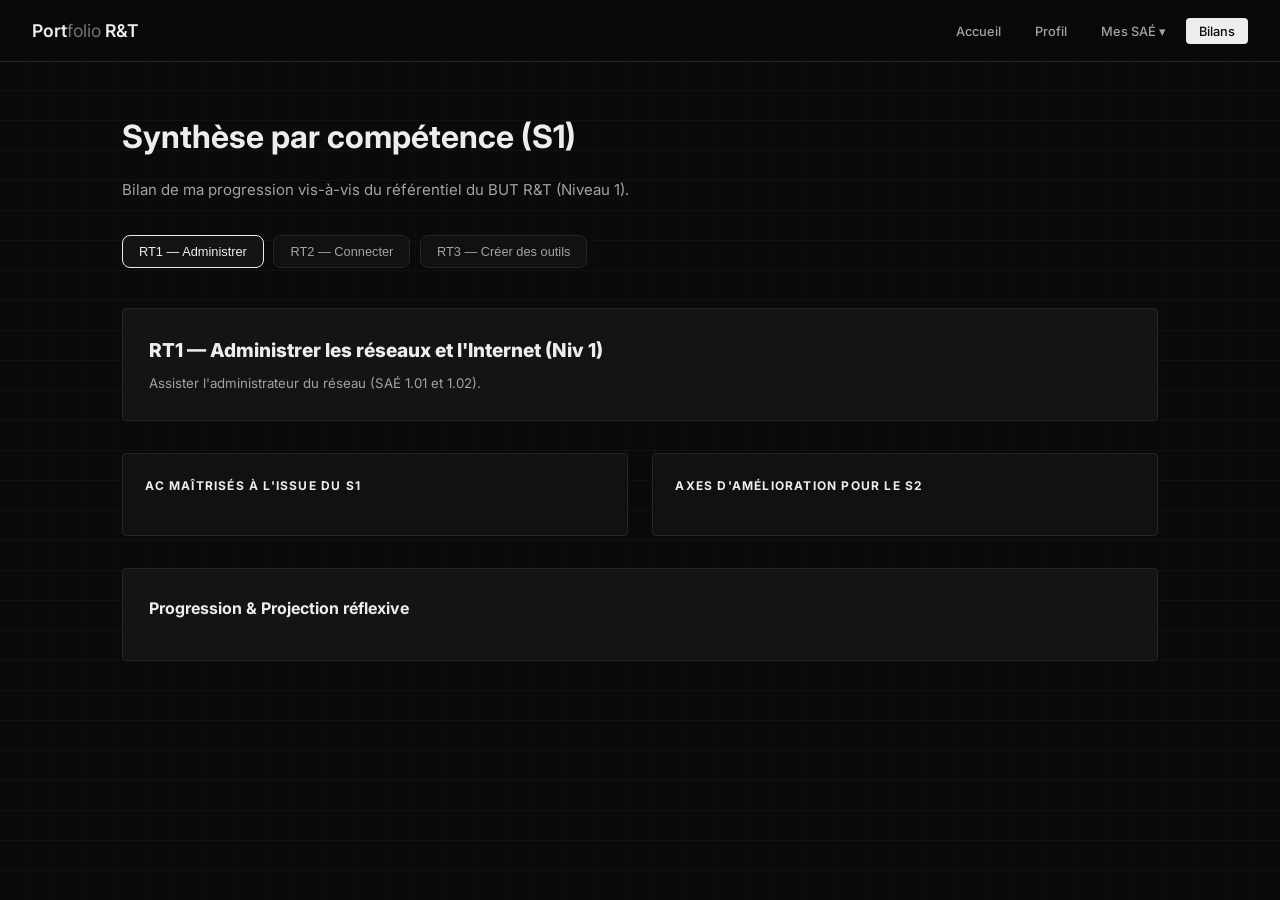
==== bilan.html @ 1bd2e9d6 "porfolio 1" ====
<!DOCTYPE html>
<html lang="fr">
<head>
  <meta charset="UTF-8">
  <meta name="viewport" content="width=device-width, initial-scale=1.0">
  <title>Portfolio BUT R&T — Bilans S1</title>
  <link rel="stylesheet" href="style.css">
  <style>
    .bilan-nav { display: flex; gap: .6rem; flex-wrap: wrap; margin-bottom: 2.5rem; }
    .bilan-tab { padding: .5rem 1rem; border-radius: 8px; border: 1px solid var(--border); background: var(--card); color: var(--text-dim); font-size: .8rem; cursor: pointer; transition: all .2s; }
    .bilan-tab.active, .bilan-tab:hover { border-color: var(--text); color: var(--text); background: var(--surface); }
    .bilan-panel { display: none; }
    .bilan-panel.active { display: block; }
    .comp-header { padding: 1.6rem; margin-bottom: 2rem; border-radius: var(--radius); }
    .comp-header-text h2 { font-size: 1.2rem; font-weight: 800; margin-bottom: .3rem; color: var(--text); }
    .comp-header-text p { font-size: .83rem; color: var(--text-dim); line-height: 1.7; }
    .bilan-grid { display: grid; grid-template-columns: 1fr 1fr; gap: 1.5rem; margin-bottom: 2rem; }
    .bilan-block { padding: 1.4rem; border-radius: var(--radius); }
    .bilan-block h3 { font-size: .75rem; text-transform: uppercase; letter-spacing: .1em; margin-bottom: 1rem; color: var(--text); }
    .bilan-block ul { list-style: none; padding: 0; }
    .bilan-block ul li { font-size: .83rem; color: var(--text-dim); padding: .35rem 0 .35rem 1.2rem; position: relative; border-bottom: 1px solid var(--border); }
    .bilan-block ul li:last-child { border-bottom: none; }
    .bilan-block ul li::before { content: '›'; position: absolute; left: 0; font-weight: 700; color: var(--text); }
    .synthesis-box { padding: 1.6rem; margin-bottom: 1.5rem; border-radius: var(--radius); }
    .synthesis-box h3 { font-size: 1rem; margin-bottom: .8rem; color: var(--text); }
    .synthesis-box p { font-size: .85rem; color: var(--text-dim); line-height: 1.8; }
    @media(max-width:768px){ .bilan-grid { grid-template-columns: 1fr; } }
  </style>
</head>
<body>

<nav>
  <a class="nav-logo" href="index.html">Port<span>folio</span> R&T</a>
  <ul>
    <li><a href="index.html">Accueil</a></li>
    <li><a href="presentation.html">Profil</a></li>
    <li class="dropdown">
      <a href="#" class="dropbtn">Mes SAÉ ▾</a>
      <div class="dropdown-content">
        <a href="sae-s1.html">SAÉ S1</a>
        <a href="#">SAÉ S2 (En cours)</a>
      </div>
    </li>
    <li><a href="bilan.html" class="active">Bilans</a></li>
  </ul>
</nav>

<div class="page">
  <div class="section">
    <div class="fade-up">
      <h1 style="font-size:2rem; margin-bottom:.8rem;">Synthèse par compétence (S1)</h1>
      <p style="color:var(--text-dim); margin-bottom:2rem;">Bilan de ma progression vis-à-vis du référentiel du BUT R&T (Niveau 1).</p>
    </div>

    <div class="bilan-nav fade-up delay-1">
      <button class="bilan-tab active" onclick="showBilan('rt1')">RT1 — Administrer</button>
      <button class="bilan-tab" onclick="showBilan('rt2')">RT2 — Connecter</button>
      <button class="bilan-tab" onclick="showBilan('rt3')">RT3 — Créer des outils</button>
    </div>

    <div class="bilan-panel active fade-up" id="panel-rt1">
      <div class="comp-header">
        <div class="comp-header-text">
          <h2>RT1 — Administrer les réseaux et l'Internet (Niv 1)</h2>
          <p>Assister l'administrateur du réseau (SAÉ 1.01 et 1.02).</p>
        </div>
      </div>
      <div class="bilan-grid">
        <div class="bilan-block">
          <h3>AC Maîtrisés à l'issue du S1</h3>
          <!--
          <ul>
            <li>[À COMPLÉTER : Ex: AC11.03 - Configurer les fonctions de base (VLANs acquis)]</li>
            <li>[À COMPLÉTER : Ex: AC11.06 - Installer un poste client sous Windows/Linux]</li>
          </ul>
          -->
        </div>
      
        <div class="bilan-block">
          <h3>Axes d'amélioration pour le S2</h3>
          <!--
          <ul>
            <li>[À COMPLÉTER : Ex: Améliorer ma méthode de diagnostic réseau (AC11.05)]</li>
            <li>[À COMPLÉTER : Ex: Mieux retenir les commandes CLI Cisco sans documentation]</li>
          </ul>
          -->
        </div>
      </div>
      <div class="synthesis-box">
        <h3>Progression & Projection réflexive</h3>
        <!--
        <p>[À COMPLÉTER : Résume ici comment tu te sens vis-à-vis de cette compétence. Es-tu à l'aise ? As-tu compris la logique globale du réseau local à l'issue du S1 ?]</p>
        -->
      </div>
    </div>

    <div class="bilan-panel" id="panel-rt2">
      <div class="comp-header">
        <div class="comp-header-text">
          <h2>RT2 — Connecter les entreprises et les usagers (Niv 1)</h2>
          <p>Découvrir les transmissions et la ToIP (SAÉ 1.03).</p>
        </div>
      </div>
      <div class="bilan-grid">
        <div class="bilan-block">
          <h3>AC Maîtrisés à l'issue du S1</h3>
          <!--
          <ul>
            <li>[À COMPLÉTER : Ex: AC12.01 - Mesurer et analyser des signaux à l'oscilloscope]</li>
          </ul>
          -->
        </div>
        <div class="bilan-block">
          <h3>Axes d'amélioration pour le S2</h3>
          <!--
          <ul>
            <li>[À COMPLÉTER : Ex: Renforcer mes bases en mathématiques pour la modélisation]</li>
          </ul>
          -->
        </div>
      </div>
      <div class="synthesis-box">
        <h3>Progression & Projection réflexive</h3>
        <!--
        <p>[À COMPLÉTER : Bilan de tes apprentissages sur la couche physique et les signaux.]</p>
        -->
      </div>
    </div>

    <div class="bilan-panel" id="panel-rt3">
      <div class="comp-header">
        <div class="comp-header-text">
          <h2>RT3 — Créer des outils et applications informatiques (Niv 1)</h2>
          <p>S'intégrer dans un service informatique (SAÉ 1.04 et 1.05).</p>
        </div>
      </div>
      <div class="bilan-grid">
        <div class="bilan-block">
          <h3>AC Maîtrisés à l'issue du S1</h3>
          <!--
          <ul>
            <li>[À COMPLÉTER : Ex: AC13.02 / AC13.03 - Algorithmique de base et scripting Python]</li>
            <li>[À COMPLÉTER : Ex: AC13.04 - Architecture web basique (HTML/CSS)]</li>
          </ul>
          -->
        </div>
        <div class="bilan-block">
          <h3>Axes d'amélioration pour le S2</h3>
          <!--
          <ul>
            <li>[À COMPLÉTER : Ex: Mieux utiliser Git pour le travail collaboratif (AC13.06)]</li>
          </ul>
          -->
        </div>
      </div>
      <div class="synthesis-box">
        <h3>Progression & Projection réflexive</h3>
        <!--
        <p>[À COMPLÉTER : Bilan de tes compétences en développement. As-tu compris l'utilité de savoir coder pour un administrateur réseau ?]</p>
        -->
      </div>
    </div>

  </div>
</div>

<script>
function showBilan(id) {
  document.querySelectorAll('.bilan-panel').forEach(p => p.classList.remove('active'));
  document.querySelectorAll('.bilan-tab').forEach(t => t.classList.remove('active'));
  document.getElementById('panel-' + id).classList.add('active');
  event.target.classList.add('active');
}
</script>
</body>
</html>
---- style.css ----
/* ===========================
   PORTFOLIO R&T — MINIMALIST THEME
   =========================== */
@import url('https://fonts.googleapis.com/css2?family=Inter:wght@300;400;500;600;700&display=swap');

:root {
  --bg:        #0a0a0a; 
  --surface:   #141414; 
  --card:      #111111; 
  --border:    #262626; 
  --accent:    #ffffff; 
  --accent2:   #d4d4d4; 
  --text:      #ededed; 
  --text-muted:#737373; 
  --text-dim:  #a3a3a3; 
  --radius:    4px;     
  --font-head: 'Inter', sans-serif;
  --font-mono: 'Inter', sans-serif; 
}

*, *::before, *::after { box-sizing: border-box; margin: 0; padding: 0; }
html { scroll-behavior: smooth; }
body {
  background-color: var(--bg);
  background-image: 
    linear-gradient(rgba(255, 255, 255, 0.03) 1px, transparent 1px),
    linear-gradient(90deg, rgba(255, 255, 255, 0.01) 1px, transparent 1px);
  background-size: 30px 30px; 
  background-position: center top;
  color: var(--text);
  font-family: var(--font-head);
  font-size: 15px;
  line-height: 1.7;
  min-height: 100vh;
  overflow-x: hidden;
}

::-webkit-scrollbar { width: 6px; }
::-webkit-scrollbar-track { background: var(--bg); }
::-webkit-scrollbar-thumb { background: var(--border); border-radius: 3px; }

nav {
  position: fixed; top: 0; left: 0; right: 0; z-index: 100;
  background: rgba(10, 10, 10, 0.85); backdrop-filter: blur(14px);
  border-bottom: 1px solid var(--border); padding: 0 2rem;
  display: flex; align-items: center; height: 62px; gap: 2rem;
}
.nav-logo { font-weight: 600; font-size: 1.1rem; color: var(--text); text-decoration: none; margin-right: auto; }
.nav-logo span { color: var(--text-muted); font-weight: 400; }
nav ul { list-style: none; display: flex; gap: .5rem; align-items: center; }
nav ul li a { text-decoration: none; color: var(--text-dim); font-size: .8rem; font-weight: 500; padding: .35rem .8rem; border-radius: var(--radius); transition: all .2s; }
nav ul li a:hover, nav ul li a.active { color: var(--bg); background: var(--text); }

.dropdown { position: relative; display: inline-block; }
.dropdown-content { display: none; position: absolute; background: var(--surface); min-width: 140px; border: 1px solid var(--border); border-radius: var(--radius); z-index: 100; top: 100%; left: 50%; transform: translateX(-50%); flex-direction: column; padding: 0.5rem 0; box-shadow: 0 4px 20px rgba(0,0,0,0.5); }
.dropdown-content a { padding: 0.6rem 1.2rem; display: block; text-align: center; color: var(--text-dim); }
.dropdown-content a:hover { background: var(--border); color: var(--text); }
.dropdown:hover .dropdown-content { display: flex; }

.page { padding-top: 62px; min-height: 100vh; }
.hero { position: relative; padding: 6rem 2rem 4rem; max-width: 1100px; margin: 0 auto; }
.hero-tag { display: inline-block; font-size: .75rem; color: var(--text-muted); border: 1px solid var(--border); background: var(--surface); padding: .3rem .8rem; border-radius: 20px; margin-bottom: 1.5rem; }
.hero h1 { font-weight: 600; font-size: clamp(2.2rem, 5vw, 3.5rem); line-height: 1.1; margin-bottom: 1.2rem; color: var(--text); }
.hero p { color: var(--text-dim); max-width: 560px; font-size: 1rem; margin-bottom: 2rem; }

.section { max-width: 1100px; margin: 0 auto; padding: 3rem 2rem; }
.section-title { font-size: 1rem; font-weight: 600; color: var(--text); margin-bottom: 1.5rem; display: flex; align-items: center; gap: .8rem; }
.section-title::before { content: ''; display: block; width: 30px; height: 1px; background: var(--border); }

.card { background: var(--card); border: 1px solid var(--border); border-radius: var(--radius); padding: 1.8rem; transition: all .25s; }
.card:hover { border-color: var(--text-muted); transform: translateY(-2px); }
.card-grid { display: grid; grid-template-columns: repeat(auto-fill, minmax(300px, 1fr)); gap: 1.5rem; }

.btn { display: inline-flex; align-items: center; gap: .5rem; padding: .6rem 1.4rem; border-radius: var(--radius); font-weight: 500; font-size: .85rem; cursor: pointer; text-decoration: none; border: 1px solid transparent; transition: all .2s; }
.btn-primary { background: var(--text); color: var(--bg); }
.btn-primary:hover { background: var(--accent2); }
.btn-outline { background: transparent; color: var(--text); border-color: var(--border); }
.btn-outline:hover { background: var(--surface); border-color: var(--text-muted); }

.sae-full, .info-block, .comp-item, .trace-box, .ac-item, .bilan-block { background: var(--card) !important; border: 1px solid var(--border) !important; }
.sem-header, .auto-eval, .synthesis-box, .comp-header { background: var(--surface) !important; border: 1px solid var(--border) !important; }
.sem-badge, .sae-num, .comp-icon { background: var(--bg) !important; color: var(--text) !important; border: 1px solid var(--border) !important; }
.sae-head:hover { background: var(--surface) !important; }
.section-block h4, .auto-eval h5, .ac-code { color: var(--text) !important; }

@keyframes fadeUp { from { opacity: 0; transform: translateY(15px); } to { opacity: 1; transform: translateY(0); } }
.fade-up { animation: fadeUp .5s ease both; }
.delay-1 { animation-delay: .1s; }
.delay-2 { animation-delay: .2s; }

@media (max-width: 768px) {
  nav ul { display: none; }
  .hero { padding: 4rem 1.2rem 2.5rem; }
  .section { padding: 2rem 1.2rem; }
  .card-grid { grid-template-columns: 1fr; }
}
footer { border-top: 1px solid var(--border); text-align: center; padding: 2.5rem; font-size: .8rem; color: var(--text-muted); }
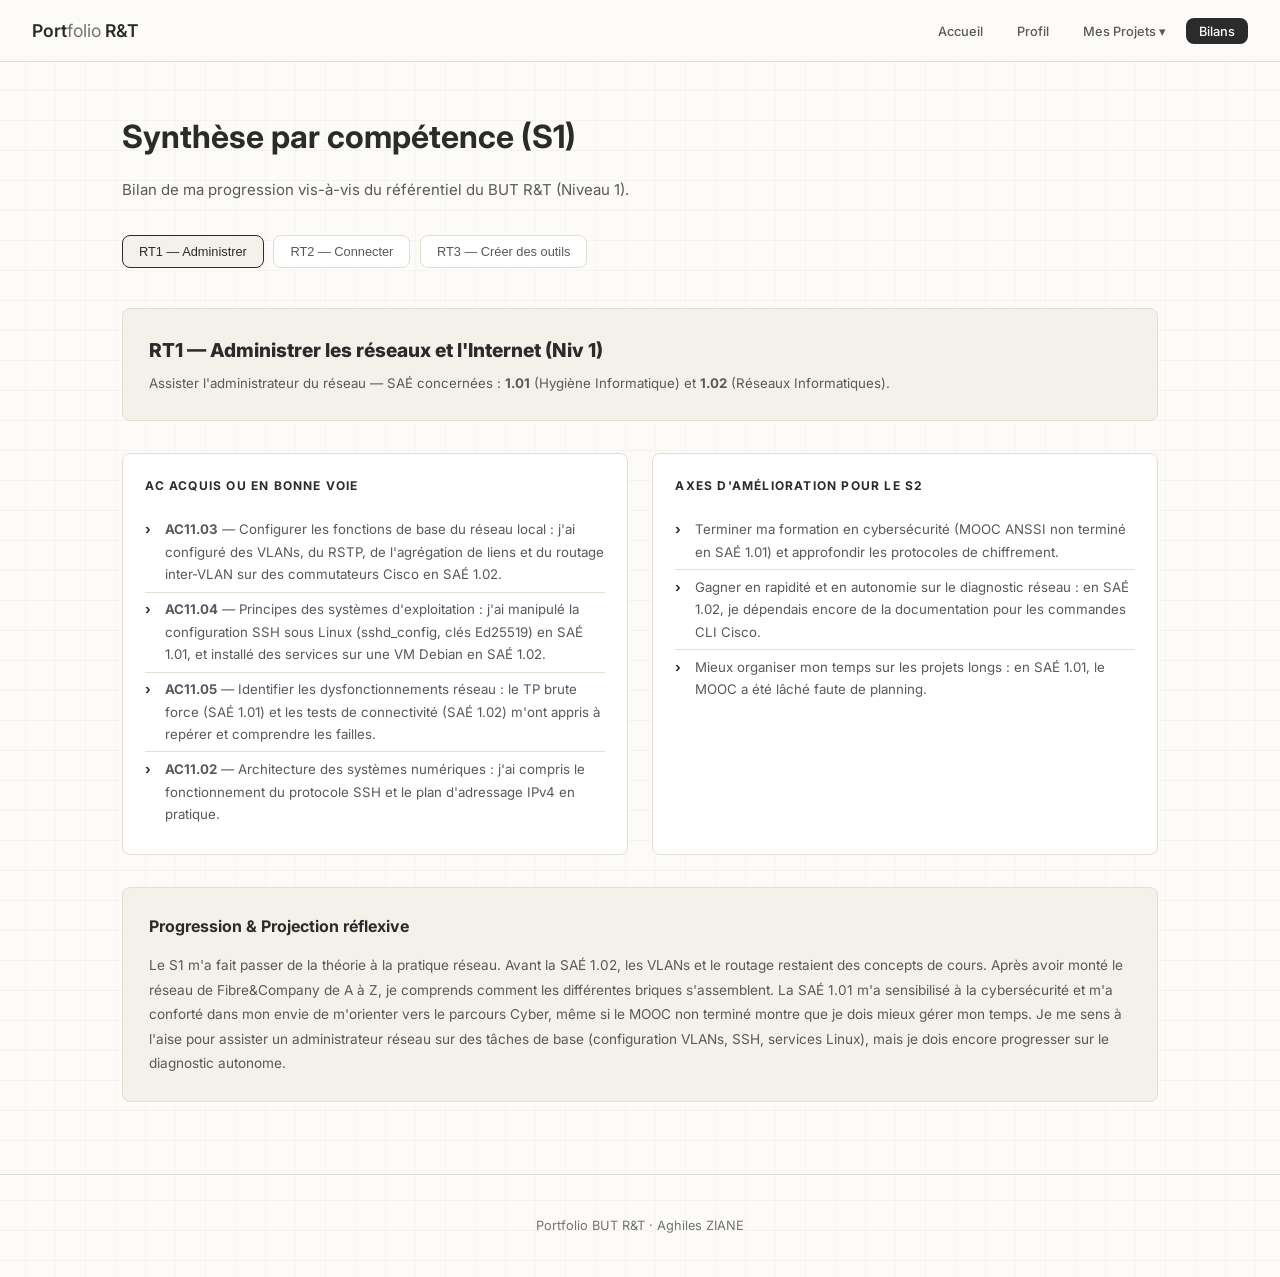
==== commit bb272e92: "commit drernier" ====
--- a/bilan.html
+++ b/bilan.html
@@ -11,17 +11,17 @@
     .bilan-tab.active, .bilan-tab:hover { border-color: var(--text); color: var(--text); background: var(--surface); }
     .bilan-panel { display: none; }
     .bilan-panel.active { display: block; }
-    .comp-header { padding: 1.6rem; margin-bottom: 2rem; border-radius: var(--radius); }
+    .comp-header { padding: 1.6rem; margin-bottom: 2rem; border-radius: var(--radius); background: var(--surface); border: 1px solid var(--border); }
     .comp-header-text h2 { font-size: 1.2rem; font-weight: 800; margin-bottom: .3rem; color: var(--text); }
     .comp-header-text p { font-size: .83rem; color: var(--text-dim); line-height: 1.7; }
     .bilan-grid { display: grid; grid-template-columns: 1fr 1fr; gap: 1.5rem; margin-bottom: 2rem; }
-    .bilan-block { padding: 1.4rem; border-radius: var(--radius); }
+    .bilan-block { padding: 1.4rem; border-radius: var(--radius); background: var(--card); border: 1px solid var(--border); }
     .bilan-block h3 { font-size: .75rem; text-transform: uppercase; letter-spacing: .1em; margin-bottom: 1rem; color: var(--text); }
     .bilan-block ul { list-style: none; padding: 0; }
-    .bilan-block ul li { font-size: .83rem; color: var(--text-dim); padding: .35rem 0 .35rem 1.2rem; position: relative; border-bottom: 1px solid var(--border); }
+    .bilan-block ul li { font-size: .83rem; color: var(--text-dim); padding: .35rem 0 .35rem 1.2rem; position: relative; border-bottom: 1px solid var(--border); line-height: 1.7; }
     .bilan-block ul li:last-child { border-bottom: none; }
     .bilan-block ul li::before { content: '›'; position: absolute; left: 0; font-weight: 700; color: var(--text); }
-    .synthesis-box { padding: 1.6rem; margin-bottom: 1.5rem; border-radius: var(--radius); }
+    .synthesis-box { padding: 1.6rem; margin-bottom: 1.5rem; border-radius: var(--radius); background: var(--card); border: 1px solid var(--border); }
     .synthesis-box h3 { font-size: 1rem; margin-bottom: .8rem; color: var(--text); }
     .synthesis-box p { font-size: .85rem; color: var(--text-dim); line-height: 1.8; }
     @media(max-width:768px){ .bilan-grid { grid-template-columns: 1fr; } }
@@ -35,10 +35,13 @@
     <li><a href="index.html">Accueil</a></li>
     <li><a href="presentation.html">Profil</a></li>
     <li class="dropdown">
-      <a href="#" class="dropbtn">Mes SAÉ ▾</a>
+      <a href="#" class="dropbtn">Mes Projets ▾</a>
       <div class="dropdown-content">
-        <a href="sae-s1.html">SAÉ S1</a>
-        <a href="#">SAÉ S2 (En cours)</a>
+        <a href="SAE1/sae101.html">Hygiène Informatique</a>
+        <a href="SAE1/sae102.html">Réseaux Informatiques</a>
+        <a href="SAE1/sae103.html">Dispositif de Transmission</a>
+        <a href="SAE1/sae104.html">Site Personnel</a>
+        <a href="SAE1/sae105.html">Traitement de Données</a>
       </div>
     </li>
     <li><a href="bilan.html" class="active">Bilans</a></li>
@@ -58,106 +61,100 @@
       <button class="bilan-tab" onclick="showBilan('rt3')">RT3 — Créer des outils</button>
     </div>
 
+    <!-- ==================== RT1 ==================== -->
     <div class="bilan-panel active fade-up" id="panel-rt1">
       <div class="comp-header">
         <div class="comp-header-text">
           <h2>RT1 — Administrer les réseaux et l'Internet (Niv 1)</h2>
-          <p>Assister l'administrateur du réseau (SAÉ 1.01 et 1.02).</p>
+          <p>Assister l'administrateur du réseau — SAÉ concernées : <strong>1.01</strong> (Hygiène Informatique) et <strong>1.02</strong> (Réseaux Informatiques).</p>
         </div>
       </div>
       <div class="bilan-grid">
         <div class="bilan-block">
-          <h3>AC Maîtrisés à l'issue du S1</h3>
-          <!--
+          <h3>AC acquis ou en bonne voie</h3>
           <ul>
-            <li>[À COMPLÉTER : Ex: AC11.03 - Configurer les fonctions de base (VLANs acquis)]</li>
-            <li>[À COMPLÉTER : Ex: AC11.06 - Installer un poste client sous Windows/Linux]</li>
+            <li><strong>AC11.03</strong> — Configurer les fonctions de base du réseau local : j'ai configuré des VLANs, du RSTP, de l'agrégation de liens et du routage inter-VLAN sur des commutateurs Cisco en SAÉ 1.02.</li>
+            <li><strong>AC11.04</strong> — Principes des systèmes d'exploitation : j'ai manipulé la configuration SSH sous Linux (sshd_config, clés Ed25519) en SAÉ 1.01, et installé des services sur une VM Debian en SAÉ 1.02.</li>
+            <li><strong>AC11.05</strong> — Identifier les dysfonctionnements réseau : le TP brute force (SAÉ 1.01) et les tests de connectivité (SAÉ 1.02) m'ont appris à repérer et comprendre les failles.</li>
+            <li><strong>AC11.02</strong> — Architecture des systèmes numériques : j'ai compris le fonctionnement du protocole SSH et le plan d'adressage IPv4 en pratique.</li>
           </ul>
-          -->
         </div>
-      
         <div class="bilan-block">
           <h3>Axes d'amélioration pour le S2</h3>
-          <!--
           <ul>
-            <li>[À COMPLÉTER : Ex: Améliorer ma méthode de diagnostic réseau (AC11.05)]</li>
-            <li>[À COMPLÉTER : Ex: Mieux retenir les commandes CLI Cisco sans documentation]</li>
+            <li>Terminer ma formation en cybersécurité (MOOC ANSSI non terminé en SAÉ 1.01) et approfondir les protocoles de chiffrement.</li>
+            <li>Gagner en rapidité et en autonomie sur le diagnostic réseau : en SAÉ 1.02, je dépendais encore de la documentation pour les commandes CLI Cisco.</li>
+            <li>Mieux organiser mon temps sur les projets longs : en SAÉ 1.01, le MOOC a été lâché faute de planning.</li>
           </ul>
-          -->
         </div>
       </div>
       <div class="synthesis-box">
         <h3>Progression & Projection réflexive</h3>
-        <!--
-        <p>[À COMPLÉTER : Résume ici comment tu te sens vis-à-vis de cette compétence. Es-tu à l'aise ? As-tu compris la logique globale du réseau local à l'issue du S1 ?]</p>
-        -->
+        <p>Le S1 m'a fait passer de la théorie à la pratique réseau. Avant la SAÉ 1.02, les VLANs et le routage restaient des concepts de cours. Après avoir monté le réseau de Fibre&Company de A à Z, je comprends comment les différentes briques s'assemblent. La SAÉ 1.01 m'a sensibilisé à la cybersécurité et m'a conforté dans mon envie de m'orienter vers le parcours Cyber, même si le MOOC non terminé montre que je dois mieux gérer mon temps. Je me sens à l'aise pour assister un administrateur réseau sur des tâches de base (configuration VLANs, SSH, services Linux), mais je dois encore progresser sur le diagnostic autonome.</p>
       </div>
     </div>
 
+    <!-- ==================== RT2 ==================== -->
     <div class="bilan-panel" id="panel-rt2">
       <div class="comp-header">
         <div class="comp-header-text">
           <h2>RT2 — Connecter les entreprises et les usagers (Niv 1)</h2>
-          <p>Découvrir les transmissions et la ToIP (SAÉ 1.03).</p>
+          <p>Découvrir les transmissions et la ToIP — SAÉ concernée : <strong>1.03</strong> (Dispositif de Transmission).</p>
         </div>
       </div>
       <div class="bilan-grid">
         <div class="bilan-block">
-          <h3>AC Maîtrisés à l'issue du S1</h3>
-          <!--
+          <h3>AC acquis ou en bonne voie</h3>
           <ul>
-            <li>[À COMPLÉTER : Ex: AC12.01 - Mesurer et analyser des signaux à l'oscilloscope]</li>
+            <li><strong>AC12.01</strong> — Mesurer et analyser les signaux : j'ai utilisé un oscilloscope, un GBF, un analyseur DTF et un photomètre pour mesurer des longueurs de câbles et l'atténuation d'une liaison fibre.</li>
+            <li><strong>AC12.02</strong> — Caractériser des supports de transmission : j'ai déterminé la NVP d'un câble Ethernet et mesuré l'affaiblissement optique d'une liaison FTTH (liaison L6 : 8.80 dB à 1550 nm).</li>
+            <li><strong>AC12.03</strong> — Éléments d'une chaîne de transmission : j'ai identifié les composants d'une liaison fibre (connecteurs, coupleurs, épissures, bobine) et compris leur impact sur l'atténuation.</li>
           </ul>
-          -->
         </div>
         <div class="bilan-block">
           <h3>Axes d'amélioration pour le S2</h3>
-          <!--
           <ul>
-            <li>[À COMPLÉTER : Ex: Renforcer mes bases en mathématiques pour la modélisation]</li>
+            <li>Renforcer les calculs théoriques : les conversions dB/dBm, les bilans optiques prévisionnels et le calcul de NVP me demandent encore du travail.</li>
+            <li>Prendre plus de rigueur dans les mesures : nettoyage systématique des connecteurs, calibration avant chaque relevé.</li>
+            <li>Le QCM final était moyen : je dois mieux préparer les fiches de synthèse pour les évaluations.</li>
           </ul>
-          -->
         </div>
       </div>
       <div class="synthesis-box">
         <h3>Progression & Projection réflexive</h3>
-        <!--
-        <p>[À COMPLÉTER : Bilan de tes apprentissages sur la couche physique et les signaux.]</p>
-        -->
+        <p>Avant cette SAÉ, les supports de transmission (câble, fibre) étaient pour moi des « fils qui transportent des données ». Maintenant je comprends qu'on peut mesurer leurs caractéristiques physiques (longueur par DTF, atténuation par photométrie) et que ces mesures sont essentielles dans le métier pour qualifier une installation FTTH. La partie pratique (manipuler le matériel, câbler la liaison sur le boîtier GPON) s'est bien passée car on l'avait déjà vu en cours. En revanche, les calculs (NVP, dB) restent un point faible que je dois travailler au S2.</p>
       </div>
     </div>
 
+    <!-- ==================== RT3 ==================== -->
     <div class="bilan-panel" id="panel-rt3">
       <div class="comp-header">
         <div class="comp-header-text">
           <h2>RT3 — Créer des outils et applications informatiques (Niv 1)</h2>
-          <p>S'intégrer dans un service informatique (SAÉ 1.04 et 1.05).</p>
+          <p>S'intégrer dans un service informatique — SAÉ concernées : <strong>1.04</strong> (Site Personnel) et <strong>1.05</strong> (Traitement de Données).</p>
         </div>
       </div>
       <div class="bilan-grid">
         <div class="bilan-block">
-          <h3>AC Maîtrisés à l'issue du S1</h3>
-          <!--
+          <h3>AC acquis ou en bonne voie</h3>
           <ul>
-            <li>[À COMPLÉTER : Ex: AC13.02 / AC13.03 - Algorithmique de base et scripting Python]</li>
-            <li>[À COMPLÉTER : Ex: AC13.04 - Architecture web basique (HTML/CSS)]</li>
+            <li><strong>AC13.01</strong> — Utiliser un système informatique et ses outils : j'ai utilisé VS Code, Git, GitHub Pages, pip et Python pour développer, versionner et héberger mes projets.</li>
+            <li><strong>AC13.02</strong> — Lire, exécuter et corriger un programme : j'ai écrit des scripts Python qui interrogent des APIs web, traitent du JSON et génèrent du Markdown/HTML (SAÉ 1.05).</li>
+            <li><strong>AC13.04</strong> — Se présenter sur Internet : j'ai conçu un site web complet (« Le Credo ») en HTML/CSS à la main, hébergé sur GitHub Pages (SAÉ 1.04).</li>
           </ul>
-          -->
         </div>
         <div class="bilan-block">
           <h3>Axes d'amélioration pour le S2</h3>
-          <!--
           <ul>
-            <li>[À COMPLÉTER : Ex: Mieux utiliser Git pour le travail collaboratif (AC13.06)]</li>
+            <li>Améliorer le responsive CSS : le menu burger de mon site ne fonctionnait pas correctement sur toutes les pages. Passer à une approche mobile-first.</li>
+            <li>Mieux utiliser Git pour le travail collaboratif : en SAÉ 1.05 on travaillait à deux sur les mêmes fichiers, la gestion des versions était basique.</li>
+            <li>Approfondir Python : gestion d'erreurs (try/except), tests unitaires, structuration de projets plus gros.</li>
           </ul>
-          -->
         </div>
       </div>
       <div class="synthesis-box">
         <h3>Progression & Projection réflexive</h3>
-        <!--
-        <p>[À COMPLÉTER : Bilan de tes compétences en développement. As-tu compris l'utilité de savoir coder pour un administrateur réseau ?]</p>
-        -->
+        <p>C'est la compétence où je me sens le plus à l'aise. J'avais déjà des bases en HTML/CSS et une expérience en graphisme, ce qui m'a aidé pour la SAÉ 1.04. La SAÉ 1.05 sur le traitement de données était mon projet préféré du semestre : j'aime la programmation, et voir un script Python interroger une API puis générer automatiquement une page HTML avec des statistiques, c'est concret et satisfaisant. Je me positionne à un niveau satisfaisant sur cette compétence : je suis capable de coder un petit projet Python fonctionnel et de créer un site web propre, mais je dois progresser sur le responsive et la rigueur dans le code (gestion d'erreurs, tests).</p>
       </div>
     </div>
 
@@ -172,5 +169,7 @@
   event.target.classList.add('active');
 }
 </script>
+
+<footer><p>Portfolio BUT R&T · Aghiles ZIANE</p></footer>
 </body>
-</html>+</html>
--- a/style.css
+++ b/style.css
@@ -1,19 +1,19 @@
 /* ===========================
-   PORTFOLIO R&T — MINIMALIST THEME
+   PORTFOLIO R&T — THÈME BEIGE CLAIR
    =========================== */
 @import url('https://fonts.googleapis.com/css2?family=Inter:wght@300;400;500;600;700&display=swap');
 
 :root {
-  --bg:        #0a0a0a; 
-  --surface:   #141414; 
-  --card:      #111111; 
-  --border:    #262626; 
-  --accent:    #ffffff; 
-  --accent2:   #d4d4d4; 
-  --text:      #ededed; 
+  --bg:        #fcfbf8; /* Beige très clair (fond de page) */
+  --surface:   #f4f1ea; /* Beige clair (en-têtes, badges, éléments survolés) */
+  --card:      #ffffff; /* Blanc (cartes, blocs d'informations) */
+  --border:    #e2ded3; /* Gris-beige clair (bordures) */
+  --accent:    #1a1a1a; 
+  --accent2:   #404040; 
+  --text:      #2b2b2b; /* Texte foncé pour la lisibilité */
   --text-muted:#737373; 
-  --text-dim:  #a3a3a3; 
-  --radius:    4px;     
+  --text-dim:  #595959; 
+  --radius:    8px;     
   --font-head: 'Inter', sans-serif;
   --font-mono: 'Inter', sans-serif; 
 }
@@ -23,8 +23,8 @@
 body {
   background-color: var(--bg);
   background-image: 
-    linear-gradient(rgba(255, 255, 255, 0.03) 1px, transparent 1px),
-    linear-gradient(90deg, rgba(255, 255, 255, 0.01) 1px, transparent 1px);
+    linear-gradient(rgba(0, 0, 0, 0.03) 1px, transparent 1px),
+    linear-gradient(90deg, rgba(0, 0, 0, 0.02) 1px, transparent 1px);
   background-size: 30px 30px; 
   background-position: center top;
   color: var(--text);
@@ -41,7 +41,7 @@
 
 nav {
   position: fixed; top: 0; left: 0; right: 0; z-index: 100;
-  background: rgba(10, 10, 10, 0.85); backdrop-filter: blur(14px);
+  background: rgba(252, 251, 248, 0.85); backdrop-filter: blur(14px);
   border-bottom: 1px solid var(--border); padding: 0 2rem;
   display: flex; align-items: center; height: 62px; gap: 2rem;
 }
@@ -49,10 +49,10 @@
 .nav-logo span { color: var(--text-muted); font-weight: 400; }
 nav ul { list-style: none; display: flex; gap: .5rem; align-items: center; }
 nav ul li a { text-decoration: none; color: var(--text-dim); font-size: .8rem; font-weight: 500; padding: .35rem .8rem; border-radius: var(--radius); transition: all .2s; }
-nav ul li a:hover, nav ul li a.active { color: var(--bg); background: var(--text); }
+nav ul li a:hover, nav ul li a.active { color: var(--card); background: var(--text); } /* Inversé pour fond clair */
 
 .dropdown { position: relative; display: inline-block; }
-.dropdown-content { display: none; position: absolute; background: var(--surface); min-width: 140px; border: 1px solid var(--border); border-radius: var(--radius); z-index: 100; top: 100%; left: 50%; transform: translateX(-50%); flex-direction: column; padding: 0.5rem 0; box-shadow: 0 4px 20px rgba(0,0,0,0.5); }
+.dropdown-content { display: none; position: absolute; background: var(--surface); min-width: 140px; border: 1px solid var(--border); border-radius: var(--radius); z-index: 100; top: 100%; left: 50%; transform: translateX(-50%); flex-direction: column; padding: 0.5rem 0; box-shadow: 0 4px 20px rgba(0,0,0,0.08); }
 .dropdown-content a { padding: 0.6rem 1.2rem; display: block; text-align: center; color: var(--text-dim); }
 .dropdown-content a:hover { background: var(--border); color: var(--text); }
 .dropdown:hover .dropdown-content { display: flex; }
@@ -63,6 +63,24 @@
 .hero h1 { font-weight: 600; font-size: clamp(2.2rem, 5vw, 3.5rem); line-height: 1.1; margin-bottom: 1.2rem; color: var(--text); }
 .hero p { color: var(--text-dim); max-width: 560px; font-size: 1rem; margin-bottom: 2rem; }
 
+/* -- NOUVELLE CLASSE POUR LA PHOTO -- */
+.photo-portrait {
+  width: 160px;
+  height: 160px;
+  border-radius: 50%; /* Image circulaire */
+  border: 4px solid var(--card);
+  box-shadow: 0 4px 15px rgba(0,0,0,0.08); /* Ombre douce */
+  overflow: hidden;
+  flex-shrink: 0;
+  background: var(--surface);
+}
+.photo-portrait img {
+  width: 100%;
+  height: 100%;
+  object-fit: cover; /* Adapte la grande image 1792*2400 sans l'écraser */
+  object-position: center 20%; /* Centre l'image légèrement vers le haut (idéal pour les visages) */
+}
+
 .section { max-width: 1100px; margin: 0 auto; padding: 3rem 2rem; }
 .section-title { font-size: 1rem; font-weight: 600; color: var(--text); margin-bottom: 1.5rem; display: flex; align-items: center; gap: .8rem; }
 .section-title::before { content: ''; display: block; width: 30px; height: 1px; background: var(--border); }
@@ -72,7 +90,7 @@
 .card-grid { display: grid; grid-template-columns: repeat(auto-fill, minmax(300px, 1fr)); gap: 1.5rem; }
 
 .btn { display: inline-flex; align-items: center; gap: .5rem; padding: .6rem 1.4rem; border-radius: var(--radius); font-weight: 500; font-size: .85rem; cursor: pointer; text-decoration: none; border: 1px solid transparent; transition: all .2s; }
-.btn-primary { background: var(--text); color: var(--bg); }
+.btn-primary { background: var(--text); color: var(--card); }
 .btn-primary:hover { background: var(--accent2); }
 .btn-outline { background: transparent; color: var(--text); border-color: var(--border); }
 .btn-outline:hover { background: var(--surface); border-color: var(--text-muted); }
@@ -83,15 +101,88 @@
 .sae-head:hover { background: var(--surface) !important; }
 .section-block h4, .auto-eval h5, .ac-code { color: var(--text) !important; }
 
+/* === Tableau réflexif (Autoévaluation) === */
+.reflexion-table {
+  width: 100%;
+  border-collapse: collapse;
+  margin-bottom: 0;
+  font-size: .85rem;
+  background: var(--card);
+  border-radius: 8px;
+  overflow: hidden;
+}
+.reflexion-table th, .reflexion-table td {
+  padding: .9rem 1.1rem;
+  border: 1px solid var(--border);
+  text-align: left;
+  vertical-align: top;
+  color: var(--text-dim);
+  line-height: 1.75;
+}
+.reflexion-table th {
+  background: var(--bg);
+  color: var(--text);
+  font-weight: 600;
+  font-size: .78rem;
+  text-transform: uppercase;
+  letter-spacing: .06em;
+  width: 50%;
+}
+.difficulties-block {
+  margin-top: 1.2rem;
+  padding: 1rem 1.2rem;
+  background: var(--surface);
+  border: 1px solid var(--border);
+  border-left: 3px solid var(--text-muted);
+  border-radius: 6px;
+}
+.difficulties-block h5 {
+  font-size: .78rem;
+  text-transform: uppercase;
+  letter-spacing: .08em;
+  color: var(--text);
+  margin-bottom: .6rem;
+  font-weight: 600;
+}
+.difficulties-block ul { padding-left: 1.2rem; }
+.difficulties-block li { font-size: .85rem; color: var(--text-dim); line-height: 1.8; }
+
+.learnings-block {
+  margin-top: 1.2rem;
+  padding-top: 1rem;
+  border-top: 1px solid var(--border);
+}
+.learnings-block h5 {
+  font-size: .78rem;
+  text-transform: uppercase;
+  letter-spacing: .08em;
+  color: var(--text);
+  margin-bottom: .6rem;
+  font-weight: 600;
+}
+.learnings-block p {
+  color: var(--text-dim);
+  font-size: .86rem;
+  line-height: 1.8;
+}
+@media(max-width:600px){
+  .reflexion-table, .reflexion-table thead, .reflexion-table tbody,
+  .reflexion-table th, .reflexion-table td, .reflexion-table tr { display: block; width: 100%; }
+  .reflexion-table th { background: var(--bg); }
+}
+
 @keyframes fadeUp { from { opacity: 0; transform: translateY(15px); } to { opacity: 1; transform: translateY(0); } }
 .fade-up { animation: fadeUp .5s ease both; }
 .delay-1 { animation-delay: .1s; }
 .delay-2 { animation-delay: .2s; }
+.delay-3 { animation-delay: .3s; }
 
 @media (max-width: 768px) {
   nav ul { display: none; }
   .hero { padding: 4rem 1.2rem 2.5rem; }
   .section { padding: 2rem 1.2rem; }
   .card-grid { grid-template-columns: 1fr; }
+  .hero-layout { grid-template-columns: 1fr !important; text-align: center; }
+  .photo-portrait { margin: 0 auto; }
 }
-footer { border-top: 1px solid var(--border); text-align: center; padding: 2.5rem; font-size: .8rem; color: var(--text-muted); }
+footer { border-top: 1px solid var(--border); text-align: center; padding: 2.5rem; font-size: .8rem; color: var(--text-muted); }
